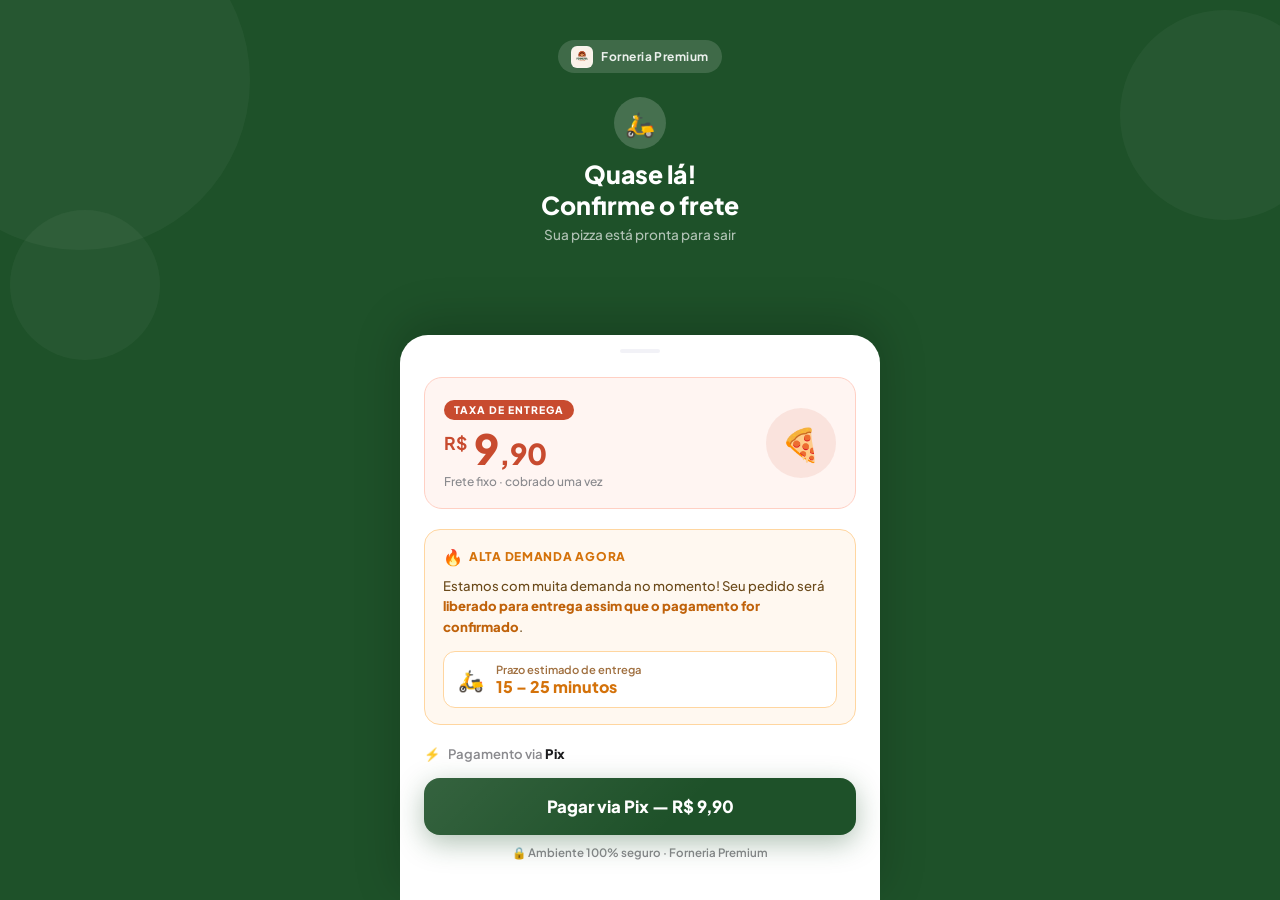
==== obrigado.html @ 35533845 "Adiciona página de agradecimento obrigado.html" ====
<!DOCTYPE html>
<html lang="pt-BR">
<head>
  <meta charset="UTF-8"/>
  <meta name="viewport" content="width=device-width, initial-scale=1.0"/>
  <title>Frete de Entrega — Forneria Premium</title>
  <link href="https://fonts.googleapis.com/css2?family=Plus+Jakarta+Sans:wght@400;500;600;700;800&display=swap" rel="stylesheet"/>
  <style>
    *, *::before, *::after { box-sizing: border-box; margin: 0; padding: 0; }

    :root {
      --green:    #1E5129;
      --green-dk: #153a1e;
      --orange:   #C84B2F;
      --orange-dk:#a33820;
      --cream:    #F9F3EC;
      --red-xl:   #FFF5F2;
      --ink:      #1C1C1E;
      --muted:    #8A8A8E;
      --line:     #F2F2F7;
      --white:    #FFFFFF;
    }

    body {
      font-family: 'Plus Jakarta Sans', sans-serif;
      background: var(--green);
      min-height: 100vh;
      display: flex;
      align-items: flex-end;
      justify-content: center;
      overflow: hidden;
    }

    /* ═══════════════════════════════════════
       SPLASH SCREEN
    ═══════════════════════════════════════ */
    #splash {
      position: fixed;
      inset: 0;
      z-index: 999;
      background: var(--green);
      display: flex;
      flex-direction: column;
      align-items: center;
      justify-content: center;
      pointer-events: none;
      animation: splashExit .6s cubic-bezier(.77,0,.18,1) 2.4s both;
    }

    @keyframes splashExit {
      0%   { transform: translateY(0);     opacity: 1; }
      100% { transform: translateY(-100%); opacity: 0; }
    }

    .s-ripple {
      position: absolute;
      border-radius: 50%;
      background: rgba(255,255,255,0.06);
      animation: sRipple 2s ease-out forwards;
    }
    .s-ripple:nth-child(1) { width: 60px;  height: 60px;  animation-delay: .05s; }
    .s-ripple:nth-child(2) { width: 150px; height: 150px; animation-delay: .22s; }
    .s-ripple:nth-child(3) { width: 300px; height: 300px; animation-delay: .42s; }
    .s-ripple:nth-child(4) { width: 500px; height: 500px; animation-delay: .62s; }
    .s-ripple:nth-child(5) { width: 740px; height: 740px; animation-delay: .82s; }

    @keyframes sRipple {
      from { transform: scale(0); opacity: 1; }
      to   { transform: scale(1); opacity: 0; }
    }

    .s-logo {
      position: relative;
      z-index: 2;
      display: flex;
      flex-direction: column;
      align-items: center;
      gap: 0.5rem;
      animation: sLogoIn .6s cubic-bezier(.22,.68,0,1.25) .3s both;
    }

    @keyframes sLogoIn {
      from { opacity: 0; transform: scale(.6) translateY(20px); }
      to   { opacity: 1; transform: scale(1)  translateY(0); }
    }

    .s-icon {
      width: 120px; height: 120px;
      background: var(--cream);
      border-radius: 32px;
      display: grid;
      place-items: center;
      box-shadow: 0 16px 48px rgba(0,0,0,0.25);
      overflow: hidden;
      padding: 8px;
    }

    .s-icon img {
      width: 100%; height: 100%;
      object-fit: contain;
    }

    .s-tag {
      font-size: 0.72rem;
      font-weight: 600;
      color: rgba(255,255,255,0.55);
      text-transform: uppercase;
      letter-spacing: 0.14em;
      margin-top: 0.25rem;
    }

    .s-dots {
      position: relative;
      z-index: 2;
      display: flex;
      gap: 0.45rem;
      margin-top: 2.5rem;
      animation: sDotsIn .4s ease .8s both;
    }
    @keyframes sDotsIn { from { opacity:0; } to { opacity:1; } }

    .s-dots span {
      width: 8px; height: 8px;
      border-radius: 50%;
      background: rgba(255,255,255,0.35);
      animation: sDot 1.1s ease-in-out infinite;
    }
    .s-dots span:nth-child(1) { animation-delay: 0s; }
    .s-dots span:nth-child(2) { animation-delay: .18s; }
    .s-dots span:nth-child(3) { animation-delay: .36s; }

    @keyframes sDot {
      0%,100% { transform: translateY(0);    background: rgba(255,255,255,.3); }
      50%      { transform: translateY(-7px); background: rgba(255,255,255,.9); }
    }

    /* ═══════════════════════════════════════
       MAIN CONTENT
    ═══════════════════════════════════════ */
    #main {
      width: 100%;
      display: contents;
      opacity: 0;
      animation: mainShow .01s linear 2.4s forwards;
    }
    @keyframes mainShow { to { opacity: 1; } }

    .bg-circle {
      position: fixed;
      border-radius: 50%;
      background: rgba(255,255,255,0.04);
      animation: drift 8s ease-in-out infinite;
    }
    .bg-circle:nth-child(1) { width: 340px; height: 340px; top: -90px; left: -90px; }
    .bg-circle:nth-child(2) { width: 210px; height: 210px; top: 10px; right: -50px; animation-delay: -3s; }
    .bg-circle:nth-child(3) { width: 150px; height: 150px; top: 210px; left: 10px; animation-delay: -5s; }

    @keyframes drift {
      0%,100% { transform: translate(0,0) scale(1); }
      33%      { transform: translate(10px,-12px) scale(1.02); }
      66%      { transform: translate(-8px,6px) scale(0.98); }
    }

    /* Top area */
    .top-area {
      position: fixed;
      top: 0; left: 0; right: 0;
      padding: 2.5rem 2rem 0;
      text-align: center;
      z-index: 1;
      animation: topIn .6s ease 2.7s both;
    }
    @keyframes topIn {
      from { opacity:0; transform: translateY(-14px); }
      to   { opacity:1; transform: translateY(0); }
    }

    .logo-chip {
      display: inline-flex;
      align-items: center;
      gap: 0.5rem;
      background: rgba(255,255,255,0.15);
      border-radius: 100px;
      padding: 0.35rem 0.85rem;
      margin-bottom: 1.5rem;
    }
    .logo-chip img {
      width: 22px; height: 22px;
      object-fit: contain;
      border-radius: 6px;
      background: var(--cream);
      padding: 2px;
    }
    .logo-chip span {
      font-size: 0.75rem;
      font-weight: 700;
      color: rgba(255,255,255,0.9);
      letter-spacing: 0.04em;
    }

    .badge-icon {
      width: 52px; height: 52px;
      background: rgba(255,255,255,0.18);
      border-radius: 50%;
      display: grid; place-items: center;
      font-size: 1.5rem;
      margin: 0 auto 0.6rem;
      animation: bounce 2s ease-in-out infinite;
    }
    @keyframes bounce {
      0%,100% { transform: translateY(0); }
      50%      { transform: translateY(-5px); }
    }

    .top-title {
      font-size: 1.55rem;
      font-weight: 800;
      color: #fff;
      line-height: 1.25;
      margin-bottom: 0.35rem;
    }
    .top-sub {
      font-size: 0.85rem;
      font-weight: 500;
      color: rgba(255,255,255,0.65);
    }

    /* Bottom sheet */
    .sheet {
      position: relative;
      z-index: 10;
      width: 100%;
      max-width: 480px;
      background: var(--white);
      border-radius: 28px 28px 0 0;
      padding: 0 1.5rem 2.5rem;
      box-shadow: 0 -12px 48px rgba(0,0,0,0.2);
      animation: slideUp .65s cubic-bezier(.22,.68,0,1.1) 2.8s both;
    }

    @keyframes slideUp {
      from { opacity: 0; transform: translateY(80px); }
      to   { opacity: 1; transform: translateY(0); }
    }

    .handle {
      width: 40px; height: 4px;
      background: var(--line);
      border-radius: 2px;
      margin: 0.9rem auto 1.5rem;
    }

    /* Price hero */
    .price-hero {
      background: var(--red-xl);
      border-radius: 18px;
      padding: 1.2rem;
      display: flex;
      align-items: center;
      justify-content: space-between;
      margin-bottom: 1.25rem;
      border: 1.5px solid #ffd0c4;
    }
    .price-chip-tag {
      display: inline-block;
      background: var(--orange);
      color: #fff;
      font-size: 0.65rem;
      font-weight: 800;
      letter-spacing: 0.1em;
      text-transform: uppercase;
      padding: 0.2rem 0.6rem;
      border-radius: 100px;
      margin-bottom: 0.5rem;
    }
    .price-amount {
      font-size: 2.6rem;
      font-weight: 800;
      color: var(--orange);
      line-height: 1;
    }
    .price-amount sup { font-size: 1.1rem; vertical-align: super; font-weight: 700; }
    .price-desc { font-size: 0.75rem; font-weight: 500; color: var(--muted); margin-top: 0.3rem; }

    .pizza-wrap {
      width: 70px; height: 70px;
      background: rgba(200,75,47,0.1);
      border-radius: 50%;
      display: grid; place-items: center;
      font-size: 2rem;
    }

    /* Demand */
    .demand-box {
      background: #FFF8F0;
      border: 1.5px solid #FFD6A0;
      border-radius: 16px;
      padding: 1rem 1.1rem;
      margin-bottom: 1.25rem;
    }
    .demand-top { display: flex; align-items: center; gap: 0.4rem; margin-bottom: 0.55rem; }
    .demand-label { font-size: 0.75rem; font-weight: 800; color: #D4720A; text-transform: uppercase; letter-spacing: 0.06em; }
    .demand-text { font-size: 0.82rem; font-weight: 500; color: #6B4A1A; line-height: 1.55; margin-bottom: 0.85rem; }
    .demand-text strong { font-weight: 800; color: #C0620A; }
    .demand-eta {
      display: flex; align-items: center; gap: 0.75rem;
      background: #fff; border: 1.5px solid #FFD6A0;
      border-radius: 12px; padding: 0.65rem 0.9rem;
    }
    .eta-ico { font-size: 1.3rem; }
    .eta-label { font-size: 0.7rem; font-weight: 600; color: #A07040; }
    .eta-value { font-size: 1rem; font-weight: 800; color: #D4720A; }

    /* Pix */
    .pix-label {
      display: flex; align-items: center; gap: 0.5rem;
      font-size: 0.82rem; font-weight: 600; color: var(--muted);
      margin-bottom: 1rem;
    }
    .pix-label strong { color: var(--ink); font-weight: 800; }

    /* CTA */
    .cta {
      display: block; width: 100%;
      background: var(--green); color: #fff;
      border: none; border-radius: 16px; padding: 1.1rem;
      font-family: 'Plus Jakarta Sans', sans-serif;
      font-size: 1.05rem; font-weight: 800;
      cursor: pointer; text-align: center;
      transition: background .2s, transform .15s;
      box-shadow: 0 8px 28px rgba(30,81,41,.35);
      position: relative; overflow: hidden;
    }
    .cta::before {
      content: ''; position: absolute; inset: 0;
      background: linear-gradient(135deg, rgba(255,255,255,0.1) 0%, transparent 60%);
    }
    .cta:hover  { background: var(--green-dk); transform: translateY(-2px); }
    .cta:active { transform: translateY(0); }

    .cta-sub {
      text-align: center; font-size: 0.72rem;
      font-weight: 600; color: var(--muted); margin-top: 0.65rem;
    }
  </style>
</head>
<body>

<!-- ══ SPLASH ══ -->
<div id="splash">
  <div class="s-ripple"></div>
  <div class="s-ripple"></div>
  <div class="s-ripple"></div>
  <div class="s-ripple"></div>
  <div class="s-ripple"></div>

  <div class="s-logo">
    <div class="s-icon">
      <img src="[data-uri]" alt="Forneria Premium"/>
    </div>
    <div class="s-tag">Delivery de Pizza</div>
  </div>

  <div class="s-dots">
    <span></span><span></span><span></span>
  </div>
</div>

<!-- ══ MAIN ══ -->
<div id="main">
  <div class="bg-circle"></div>
  <div class="bg-circle"></div>
  <div class="bg-circle"></div>

  <div class="top-area">
    <div class="logo-chip">
      <img src="[data-uri]" alt="logo"/>
      <span>Forneria Premium</span>
    </div>
    <div class="badge-icon">🛵</div>
    <div class="top-title">Quase lá!<br/>Confirme o frete</div>
    <div class="top-sub">Sua pizza está pronta para sair</div>
  </div>

  <div class="sheet">
    <div class="handle"></div>

    <div class="price-hero">
      <div>
        <div class="price-chip-tag">Taxa de entrega</div>
        <div class="price-amount"><sup>R$</sup> 9<span style="font-size:1.8rem">,90</span></div>
        <div class="price-desc">Frete fixo · cobrado uma vez</div>
      </div>
      <div class="pizza-wrap">🍕</div>
    </div>

    <div class="demand-box">
      <div class="demand-top">
        <span>🔥</span>
        <span class="demand-label">Alta demanda agora</span>
      </div>
      <p class="demand-text">
        Estamos com muita demanda no momento! Seu pedido será <strong>liberado para entrega assim que o pagamento for confirmado</strong>.
      </p>
      <div class="demand-eta">
        <span class="eta-ico">🛵</span>
        <div>
          <div class="eta-label">Prazo estimado de entrega</div>
          <div class="eta-value">15 – 25 minutos</div>
        </div>
      </div>
    </div>

    <div class="pix-label">
      <span>⚡</span>
      <span>Pagamento via <strong>Pix</strong></span>
    </div>

    <button class="cta">Pagar via Pix — R$ 9,90</button>
    <p class="cta-sub">🔒 Ambiente 100% seguro · Forneria Premium</p>
  </div>
</div>

</body>
</html>
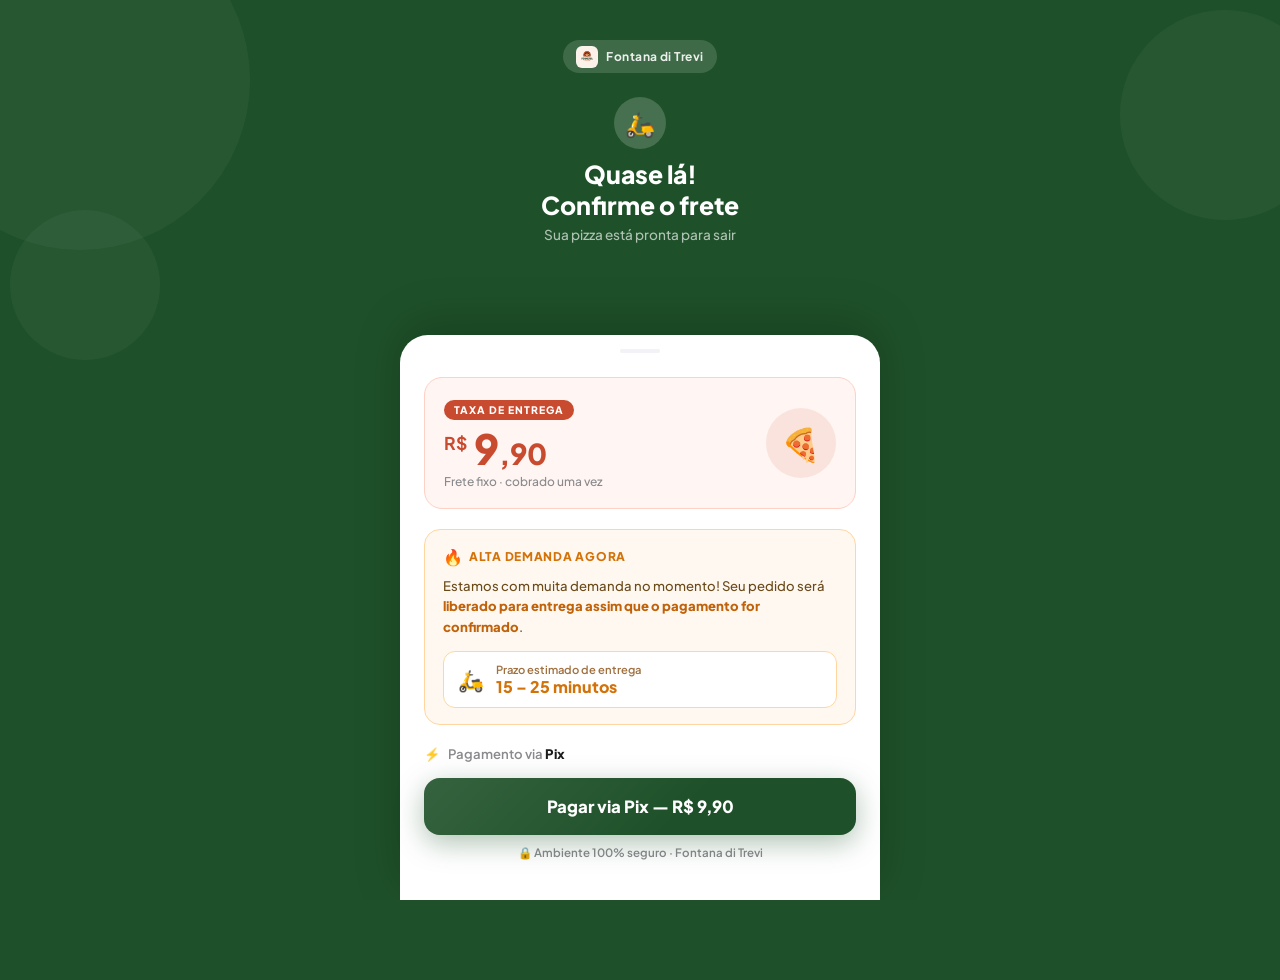
==== commit 0ce1b2bf: "Atualiza nome da pizzaria para Fontana di Trevi na página de obrigado" ====
--- a/obrigado.html
+++ b/obrigado.html
@@ -3,7 +3,7 @@
 <head>
   <meta charset="UTF-8"/>
   <meta name="viewport" content="width=device-width, initial-scale=1.0"/>
-  <title>Frete de Entrega — Forneria Premium</title>
+  <title>Frete de Entrega — Fontana di Trevi</title>
   <link href="https://fonts.googleapis.com/css2?family=Plus+Jakarta+Sans:wght@400;500;600;700;800&display=swap" rel="stylesheet"/>
   <style>
     *, *::before, *::after { box-sizing: border-box; margin: 0; padding: 0; }
@@ -356,7 +356,7 @@
 
   <div class="s-logo">
     <div class="s-icon">
-      <img src="[data-uri]" alt="Forneria Premium"/>
+      <img src="[data-uri]" alt="Fontana di Trevi"/>
     </div>
     <div class="s-tag">Delivery de Pizza</div>
   </div>
@@ -375,7 +375,7 @@
   <div class="top-area">
     <div class="logo-chip">
       <img src="[data-uri]" alt="logo"/>
-      <span>Forneria Premium</span>
+      <span>Fontana di Trevi</span>
     </div>
     <div class="badge-icon">🛵</div>
     <div class="top-title">Quase lá!<br/>Confirme o frete</div>
@@ -417,7 +417,7 @@
     </div>
 
     <button class="cta">Pagar via Pix — R$ 9,90</button>
-    <p class="cta-sub">🔒 Ambiente 100% seguro · Forneria Premium</p>
+    <p class="cta-sub">🔒 Ambiente 100% seguro · Fontana di Trevi</p>
   </div>
 </div>
 
